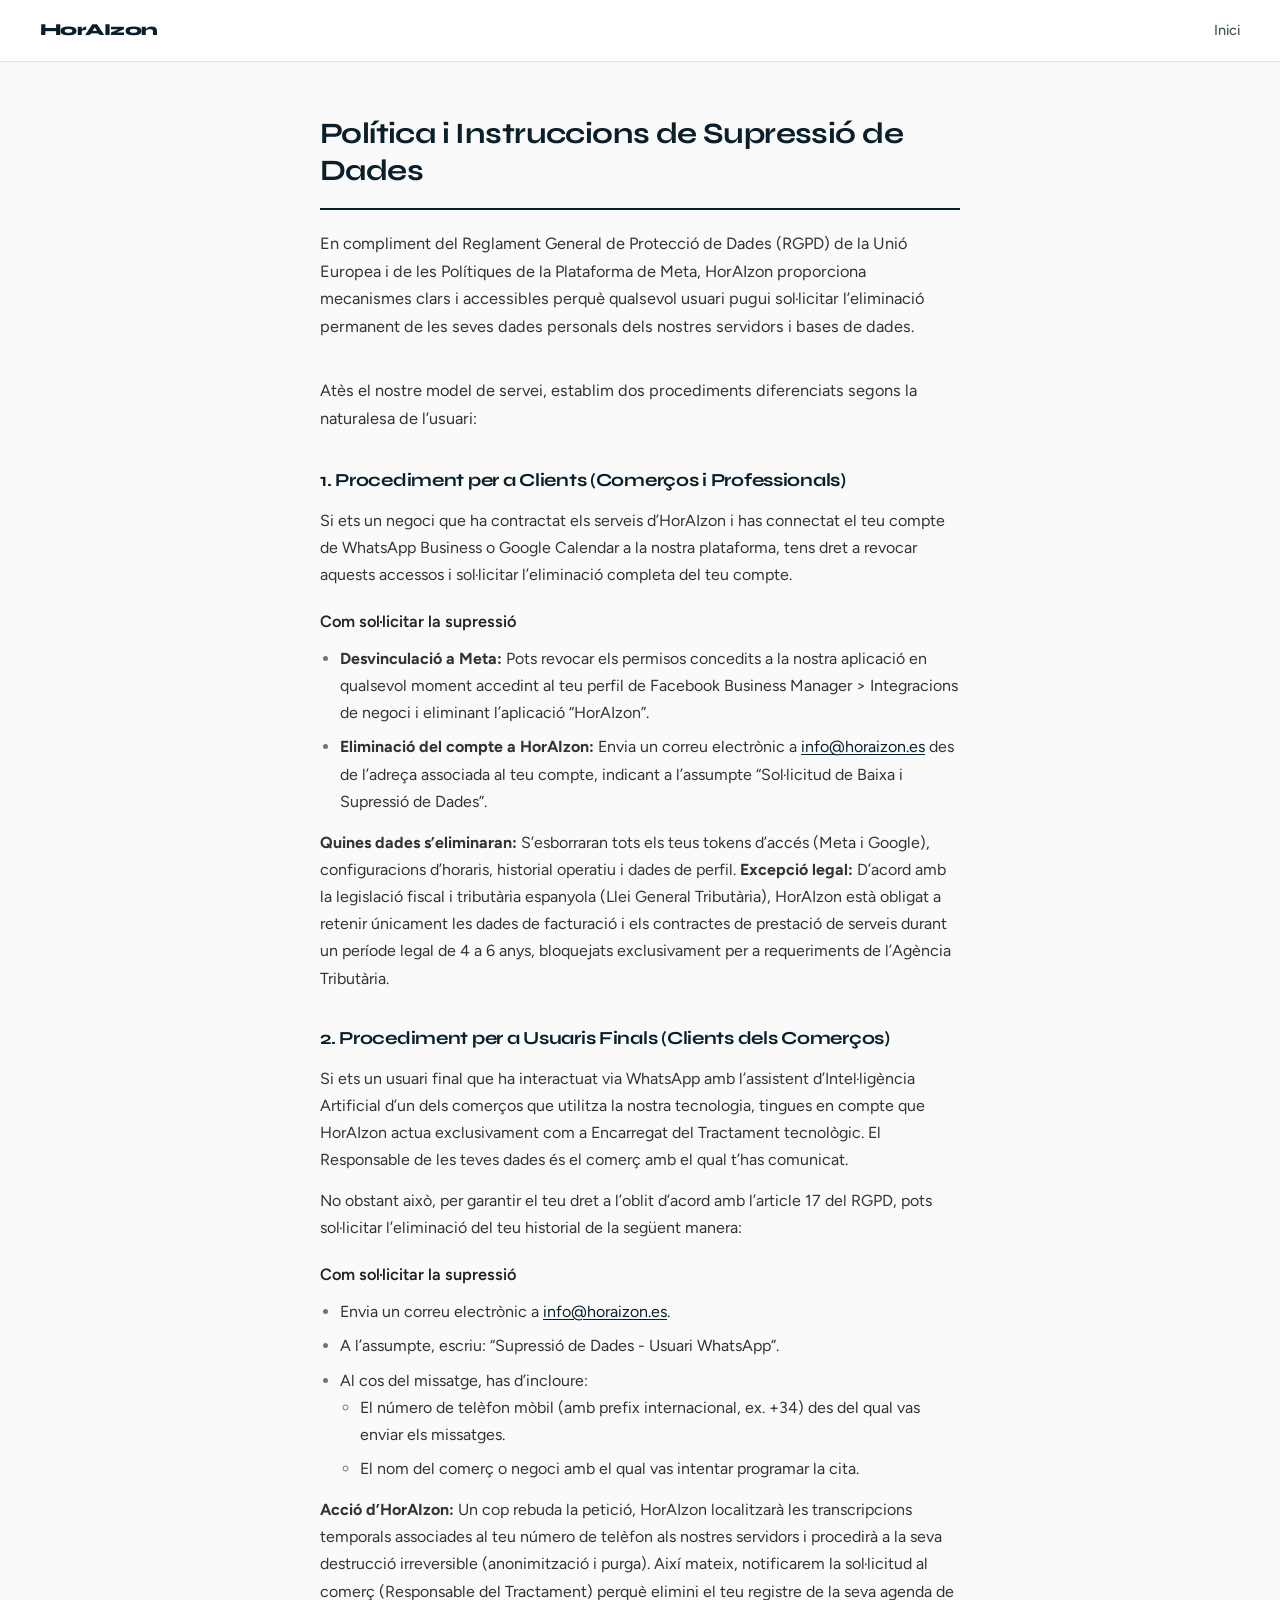
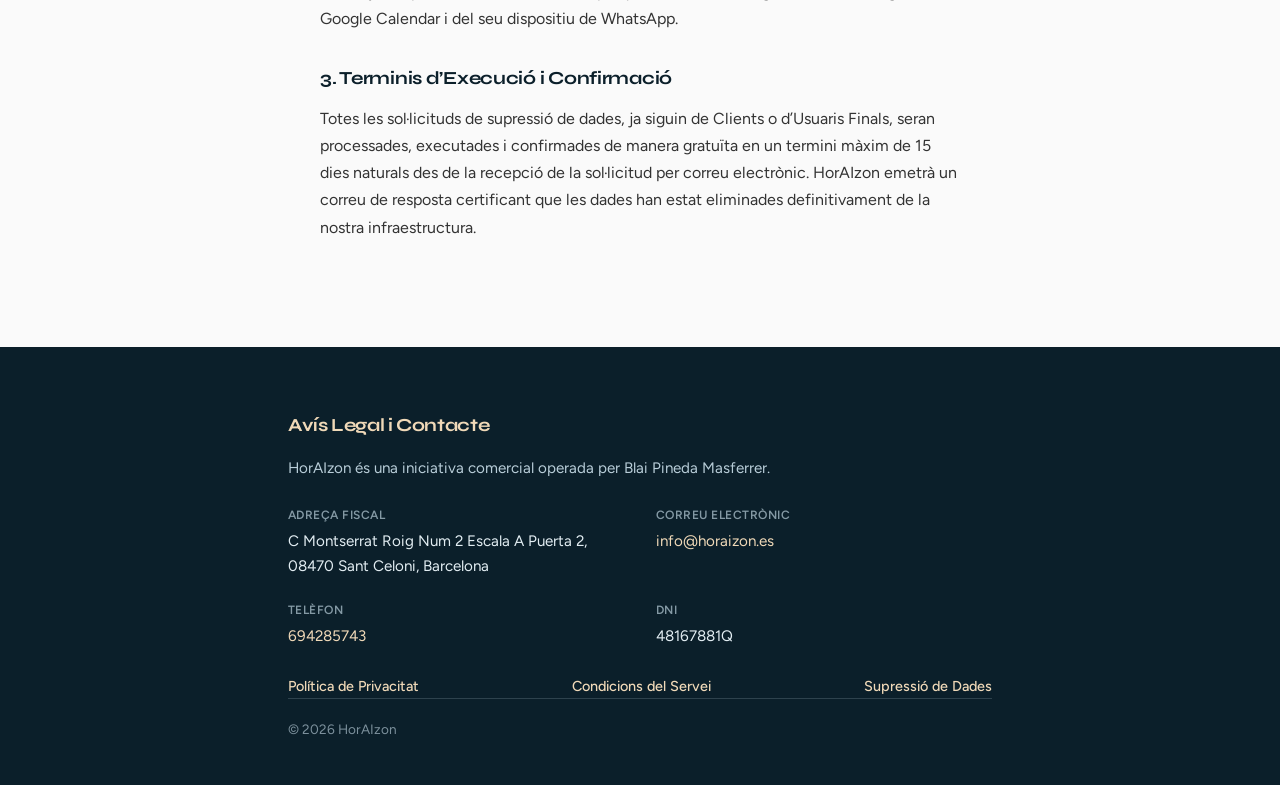
==== data-deletion.html @ 54bc9221 "Add legal pages and update fiscal address and footer links." ====
<!DOCTYPE html>
<html lang="ca">
  <head>
    <meta charset="UTF-8" />
    <meta name="viewport" content="width=device-width, initial-scale=1.0" />
    <meta
      name="description"
      content="Política i instruccions de supressió de dades d'HorAIzon."
    />
    <title>Supressió de Dades — HorAIzon</title>
    <link rel="preconnect" href="https://fonts.googleapis.com" />
    <link rel="preconnect" href="https://fonts.gstatic.com" crossorigin />
    <link
      href="https://fonts.googleapis.com/css2?family=Figtree:wght@400;500;600&family=Syne:wght@600;700;800&display=swap"
      rel="stylesheet"
    />
    <link rel="stylesheet" href="styles.css" />
  </head>
  <body class="legal-page">
    <header class="legal-header">
      <a class="logo logo--legal" href="index.html">HorAIzon</a>
      <a class="nav-link nav-link--legal" href="index.html">Inici</a>
    </header>

    <main>
      <article class="legal-doc">
        <h1 class="legal-doc__title">
          Política i Instruccions de Supressió de Dades
        </h1>
        <p class="legal-doc__intro">
          En compliment del Reglament General de Protecció de Dades (RGPD) de
          la Unió Europea i de les Polítiques de la Plataforma de Meta,
          HorAIzon proporciona mecanismes clars i accessibles perquè qualsevol
          usuari pugui sol·licitar l’eliminació permanent de les seves dades
          personals dels nostres servidors i bases de dades.
        </p>
        <p class="legal-doc__intro">
          Atès el nostre model de servei, establim dos procediments
          diferenciats segons la naturalesa de l’usuari:
        </p>

        <section>
          <h2>
            1. Procediment per a Clients (Comerços i Professionals)
          </h2>
          <p>
            Si ets un negoci que ha contractat els serveis d’HorAIzon i has
            connectat el teu compte de WhatsApp Business o Google Calendar a la
            nostra plataforma, tens dret a revocar aquests accessos i
            sol·licitar l’eliminació completa del teu compte.
          </p>
          <h3>Com sol·licitar la supressió</h3>
          <ul>
            <li>
              <strong>Desvinculació a Meta:</strong> Pots revocar els permisos
              concedits a la nostra aplicació en qualsevol moment accedint al
              teu perfil de Facebook Business Manager &gt; Integracions de
              negoci i eliminant l’aplicació “HorAIzon”.
            </li>
            <li>
              <strong>Eliminació del compte a HorAIzon:</strong> Envia un
              correu electrònic a
              <a href="mailto:info@horaizon.es?subject=Sol%C2%B7licitud%20de%20Baixa%20i%20Supressi%C3%B3%20de%20Dades"
                >info@horaizon.es</a
              >
              des de l’adreça associada al teu compte, indicant a l’assumpte
              “Sol·licitud de Baixa i Supressió de Dades”.
            </li>
          </ul>
          <p>
            <strong>Quines dades s’eliminaran:</strong> S’esborraran tots els
            teus tokens d’accés (Meta i Google), configuracions d’horaris,
            historial operatiu i dades de perfil.
            <strong>Excepció legal:</strong> D’acord amb la legislació fiscal i
            tributària espanyola (Llei General Tributària), HorAIzon està
            obligat a retenir únicament les dades de facturació i els
            contractes de prestació de serveis durant un període legal de 4 a 6
            anys, bloquejats exclusivament per a requeriments de l’Agència
            Tributària.
          </p>
        </section>

        <section>
          <h2>
            2. Procediment per a Usuaris Finals (Clients dels Comerços)
          </h2>
          <p>
            Si ets un usuari final que ha interactuat via WhatsApp amb
            l’assistent d’Intel·ligència Artificial d’un dels comerços que
            utilitza la nostra tecnologia, tingues en compte que HorAIzon
            actua exclusivament com a Encarregat del Tractament tecnològic. El
            Responsable de les teves dades és el comerç amb el qual t’has
            comunicat.
          </p>
          <p>
            No obstant això, per garantir el teu dret a l’oblit d’acord amb
            l’article 17 del RGPD, pots sol·licitar l’eliminació del teu
            historial de la següent manera:
          </p>
          <h3>Com sol·licitar la supressió</h3>
          <ul>
            <li>
              Envia un correu electrònic a
              <a href="mailto:info@horaizon.es?subject=Supressi%C3%B3%20de%20Dades%20-%20Usuari%20WhatsApp"
                >info@horaizon.es</a
              >.
            </li>
            <li>
              A l’assumpte, escriu: “Supressió de Dades - Usuari WhatsApp”.
            </li>
            <li>
              Al cos del missatge, has d’incloure:
              <ul>
                <li>
                  El número de telèfon mòbil (amb prefix internacional, ex.
                  +34) des del qual vas enviar els missatges.
                </li>
                <li>
                  El nom del comerç o negoci amb el qual vas intentar
                  programar la cita.
                </li>
              </ul>
            </li>
          </ul>
          <p>
            <strong>Acció d’HorAIzon:</strong> Un cop rebuda la petició,
            HorAIzon localitzarà les transcripcions temporals associades al
            teu número de telèfon als nostres servidors i procedirà a la seva
            destrucció irreversible (anonimització i purga). Així mateix,
            notificarem la sol·licitud al comerç (Responsable del Tractament)
            perquè elimini el teu registre de la seva agenda de Google Calendar
            i del seu dispositiu de WhatsApp.
          </p>
        </section>

        <section>
          <h2>3. Terminis d’Execució i Confirmació</h2>
          <p>
            Totes les sol·licituds de supressió de dades, ja siguin de Clients
            o d’Usuaris Finals, seran processades, executades i confirmades de
            manera gratuïta en un termini màxim de 15 dies naturals des de la
            recepció de la sol·licitud per correu electrònic. HorAIzon emetrà
            un correu de resposta certificant que les dades han estat
            eliminades definitivament de la nostra infraestructura.
          </p>
        </section>
      </article>
    </main>

    <footer class="site-footer">
      <div class="site-footer__inner">
        <h2 class="site-footer__title">Avís Legal i Contacte</h2>
        <p>
          HorAIzon és una iniciativa comercial operada per Blai Pineda
          Masferrer.
        </p>
        <dl class="legal-list">
          <div>
            <dt>Adreça fiscal</dt>
            <dd>
              C Montserrat Roig Num 2 Escala A Puerta 2, 08470 Sant Celoni,
              Barcelona
            </dd>
          </div>
          <div>
            <dt>Correu electrònic</dt>
            <dd>
              <a href="mailto:info@horaizon.es">info@horaizon.es</a>
            </dd>
          </div>
          <div>
            <dt>Telèfon</dt>
            <dd><a href="tel:+34694285743">694285743</a></dd>
          </div>
          <div>
            <dt>DNI</dt>
            <dd>48167881Q</dd>
          </div>
        </dl>
        <nav class="footer-nav" aria-label="Documents legals">
          <a href="privacy-policy.html">Política de Privacitat</a>
          <a href="terms-of-service.html">Condicions del Servei</a>
          <a href="data-deletion.html">Supressió de Dades</a>
        </nav>
        <p class="site-footer__copy">© <span id="year"></span> HorAIzon</p>
      </div>
    </footer>

    <script src="script.js"></script>
  </body>
</html>
---- styles.css ----
/* HorAIzon — dawn horizon palette */
:root {
  --ink: #0b1f2a;
  --ink-soft: #1a3444;
  --sky: #7eb8d4;
  --mist: #c5e4f3;
  --dawn: #f0d9b8;
  --accent: #d4784a;
  --accent-deep: #b85c30;
  --surface: #f7f4ef;
  --surface-alt: #eef6fa;
  --text: #0b1f2a;
  --text-muted: #3d5563;
  --footer-bg: #0b1f2a;
  --footer-text: #b8cdd8;
  --footer-heading: #f0d9b8;
  --focus: #d4784a;
  --radius-btn: 4px;
  --max: 42rem;
  --font-display: "Syne", system-ui, sans-serif;
  --font-body: "Figtree", system-ui, sans-serif;
  --ease: cubic-bezier(0.22, 1, 0.36, 1);
}

*,
*::before,
*::after {
  box-sizing: border-box;
}

html {
  scroll-behavior: smooth;
}

body {
  margin: 0;
  font-family: var(--font-body);
  font-size: 1.125rem;
  line-height: 1.65;
  color: var(--text);
  background: var(--surface);
  -webkit-font-smoothing: antialiased;
}

img {
  max-width: 100%;
  display: block;
}

a {
  color: var(--accent-deep);
  text-decoration-thickness: 1px;
  text-underline-offset: 0.18em;
}

a:hover {
  color: var(--ink);
}

a:focus-visible {
  outline: 2px solid var(--focus);
  outline-offset: 3px;
}

/* —— Header —— */
.site-header {
  position: absolute;
  top: 0;
  left: 0;
  right: 0;
  z-index: 10;
  display: flex;
  align-items: center;
  justify-content: space-between;
  padding: 1.25rem clamp(1.25rem, 4vw, 2.5rem);
}

.logo {
  font-family: var(--font-display);
  font-weight: 800;
  letter-spacing: -0.03em;
  text-decoration: none;
  color: inherit;
}

.logo--nav {
  font-size: 1.05rem;
  color: var(--mist);
}

.logo--nav:hover {
  color: #fff;
}

.nav-link {
  font-size: 0.95rem;
  font-weight: 500;
  color: var(--mist);
  text-decoration: none;
}

.nav-link:hover {
  color: #fff;
}

/* —— Hero —— */
.hero {
  position: relative;
  min-height: 100svh;
  display: flex;
  align-items: flex-end;
  justify-content: flex-start;
  padding: clamp(5.5rem, 12vh, 7rem) clamp(1.25rem, 4vw, 2.5rem)
    clamp(3rem, 8vh, 5rem);
  overflow: hidden;
  color: #f5fafc;
}

.hero__sky {
  position: absolute;
  inset: 0;
  background:
    radial-gradient(
      ellipse 90% 55% at 70% 18%,
      rgba(240, 217, 184, 0.45) 0%,
      transparent 55%
    ),
    radial-gradient(
      ellipse 70% 50% at 20% 30%,
      rgba(126, 184, 212, 0.35) 0%,
      transparent 50%
    ),
    linear-gradient(
      180deg,
      #06141c 0%,
      #0f2a38 28%,
      #1a4a5e 52%,
      #5a8fa8 72%,
      #c5dce8 88%,
      #e8c9a0 100%
    );
  animation: sky-shift 18s ease-in-out infinite alternate;
}

.hero__horizon {
  position: absolute;
  left: 0;
  right: 0;
  bottom: 0;
  height: 28%;
  background: linear-gradient(
    180deg,
    transparent 0%,
    rgba(11, 31, 42, 0.15) 35%,
    rgba(11, 31, 42, 0.55) 70%,
    rgba(11, 31, 42, 0.85) 100%
  );
  pointer-events: none;
}

.hero__horizon::before {
  content: "";
  position: absolute;
  left: -5%;
  right: -5%;
  bottom: 22%;
  height: 2px;
  background: linear-gradient(
    90deg,
    transparent 0%,
    rgba(240, 217, 184, 0.55) 25%,
    rgba(255, 255, 255, 0.7) 50%,
    rgba(240, 217, 184, 0.5) 75%,
    transparent 100%
  );
  filter: blur(0.5px);
}

.hero__content {
  position: relative;
  z-index: 1;
  max-width: 34rem;
}

.brand {
  margin: 0 0 0.85rem;
  font-family: var(--font-display);
  font-size: clamp(3.25rem, 10vw, 5.75rem);
  font-weight: 800;
  line-height: 0.95;
  letter-spacing: -0.045em;
  color: #fff;
}

.headline {
  margin: 0 0 1rem;
  font-family: var(--font-display);
  font-size: clamp(1.35rem, 3.2vw, 1.75rem);
  font-weight: 600;
  line-height: 1.25;
  letter-spacing: -0.02em;
  color: var(--dawn);
  max-width: 22em;
}

.lede {
  margin: 0 0 1.75rem;
  font-size: clamp(1rem, 2.2vw, 1.125rem);
  font-weight: 400;
  line-height: 1.55;
  color: rgba(245, 250, 252, 0.88);
  max-width: 28em;
}

/* —— Buttons —— */
.cta-group {
  display: flex;
  flex-wrap: wrap;
  gap: 0.75rem 1rem;
}

.btn {
  display: inline-flex;
  align-items: center;
  justify-content: center;
  padding: 0.85rem 1.5rem;
  font-family: var(--font-body);
  font-size: 1rem;
  font-weight: 600;
  line-height: 1;
  color: var(--ink);
  background: var(--dawn);
  border: 1.5px solid var(--dawn);
  border-radius: var(--radius-btn);
  text-decoration: none;
  transition:
    background 0.25s var(--ease),
    color 0.25s var(--ease),
    border-color 0.25s var(--ease),
    transform 0.25s var(--ease);
}

.btn:hover {
  background: #fff;
  border-color: #fff;
  color: var(--ink);
  transform: translateY(-2px);
}

.btn:focus-visible {
  outline: 2px solid #fff;
  outline-offset: 3px;
}

.btn--ghost {
  color: #fff;
  background: transparent;
  border-color: rgba(255, 255, 255, 0.55);
}

.section--cta .btn--ghost {
  color: var(--ink);
  border-color: rgba(11, 31, 42, 0.35);
}

.section--cta .btn--ghost:hover {
  background: var(--ink);
  border-color: var(--ink);
  color: #fff;
}

.section--cta .btn:focus-visible {
  outline-color: var(--ink);
}

/* —— Sections —— */
.section {
  padding: clamp(3.5rem, 10vh, 6.5rem) clamp(1.25rem, 4vw, 2.5rem);
}

.section__inner {
  max-width: var(--max);
  margin: 0 auto;
}

.section h2 {
  margin: 0 0 1.15rem;
  font-family: var(--font-display);
  font-size: clamp(1.65rem, 3.5vw, 2.15rem);
  font-weight: 700;
  line-height: 1.2;
  letter-spacing: -0.03em;
  color: var(--ink);
}

.section p {
  margin: 0;
  color: var(--text-muted);
  font-size: clamp(1.05rem, 2vw, 1.15rem);
}

.section--value {
  background: var(--surface);
}

.section--focus {
  background: var(--surface-alt);
  background-image: linear-gradient(
    165deg,
    var(--surface-alt) 0%,
    #e4eef4 55%,
    #dde8e4 100%
  );
}

.section--cta {
  background:
    radial-gradient(
      ellipse 80% 60% at 50% 0%,
      rgba(126, 184, 212, 0.22) 0%,
      transparent 60%
    ),
    linear-gradient(180deg, #e8f0f4 0%, var(--dawn) 100%);
  text-align: left;
}

.section--cta .cta-group {
  margin-top: 1.75rem;
}

.section--cta .btn:not(.btn--ghost) {
  background: var(--ink);
  border-color: var(--ink);
  color: #fff;
}

.section--cta .btn:not(.btn--ghost):hover {
  background: var(--ink-soft);
  border-color: var(--ink-soft);
  color: #fff;
}

/* —— Footer —— */
.site-footer {
  background: var(--footer-bg);
  color: var(--footer-text);
  padding: clamp(2.75rem, 7vh, 4rem) clamp(1.25rem, 4vw, 2.5rem)
    clamp(2rem, 5vh, 3rem);
}

.site-footer__inner {
  max-width: 40rem;
  margin: 0 auto;
}

.site-footer__title {
  margin: 0 0 1rem;
  font-family: var(--font-display);
  font-size: 1.15rem;
  font-weight: 700;
  letter-spacing: -0.02em;
  color: var(--footer-heading);
}

.site-footer p {
  margin: 0 0 1.5rem;
  font-size: 0.95rem;
  line-height: 1.55;
}

.legal-list {
  margin: 0 0 1.5rem;
  padding: 0;
  display: grid;
  gap: 1.1rem;
}

.legal-list div {
  margin: 0;
}

.legal-list dt {
  font-size: 0.75rem;
  font-weight: 600;
  letter-spacing: 0.04em;
  text-transform: uppercase;
  color: rgba(184, 205, 216, 0.7);
  margin-bottom: 0.2rem;
}

.legal-list dd {
  margin: 0;
  font-size: 0.95rem;
  color: #e2edf2;
}

.site-footer a {
  color: var(--dawn);
  text-decoration: none;
}

.site-footer a:hover {
  text-decoration: underline;
}

.site-footer a:focus-visible {
  outline-color: var(--dawn);
}

.site-footer__copy {
  margin: 0 !important;
  padding-top: 1.25rem;
  border-top: 1px solid rgba(184, 205, 216, 0.2);
  font-size: 0.85rem !important;
  color: rgba(184, 205, 216, 0.65);
}

/* —— Motion —— */
@keyframes sky-shift {
  from {
    filter: saturate(1) brightness(1);
  }
  to {
    filter: saturate(1.08) brightness(1.04);
  }
}

.reveal {
  opacity: 0;
  transform: translateY(1.1rem);
  transition:
    opacity 0.7s var(--ease),
    transform 0.7s var(--ease);
}

.reveal.is-visible {
  opacity: 1;
  transform: translateY(0);
}

.hero .reveal:nth-child(1) {
  transition-delay: 0.05s;
}
.hero .reveal:nth-child(2) {
  transition-delay: 0.18s;
}
.hero .reveal:nth-child(3) {
  transition-delay: 0.3s;
}
.hero .reveal:nth-child(4) {
  transition-delay: 0.42s;
}

@media (prefers-reduced-motion: reduce) {
  html {
    scroll-behavior: auto;
  }

  .hero__sky {
    animation: none;
  }

  .reveal {
    opacity: 1;
    transform: none;
    transition: none;
  }

  .btn {
    transition: none;
  }

  .btn:hover {
    transform: none;
  }
}

@media (min-width: 720px) {
  .legal-list {
    grid-template-columns: 1fr 1fr;
    gap: 1.25rem 2rem;
  }

  .hero__content {
    max-width: 38rem;
  }
}

/* —— Footer legal links —— */
.footer-nav {
  display: flex;
  flex-wrap: wrap;
  justify-content: space-between;
  align-items: center;
  gap: 0.65rem 1rem;
  width: 100%;
  margin: 0;
  padding: 0;
}

.footer-nav a {
  font-size: 0.9rem;
  font-weight: 500;
}

/* —— Legal pages (formal document style) —— */
body.legal-page {
  background: #fafafa;
  color: #1a1a1a;
  font-size: 1rem;
  line-height: 1.7;
}

.legal-header {
  position: sticky;
  top: 0;
  z-index: 10;
  display: flex;
  align-items: center;
  justify-content: space-between;
  padding: 1rem clamp(1.25rem, 4vw, 2.5rem);
  background: #fff;
  border-bottom: 1px solid #e2e2e2;
}

.logo--legal {
  font-size: 1.05rem;
  color: var(--ink);
}

.logo--legal:hover {
  color: var(--ink-soft);
}

.nav-link--legal {
  font-size: 0.9rem;
  font-weight: 500;
  color: #44555f;
  text-decoration: none;
}

.nav-link--legal:hover {
  color: var(--ink);
}

.legal-doc {
  max-width: 44rem;
  margin: 0 auto;
  padding: clamp(2.25rem, 6vh, 3.5rem) clamp(1.25rem, 4vw, 2rem)
    clamp(3rem, 8vh, 5rem);
}

.legal-doc__title {
  margin: 0 0 1.25rem;
  font-family: var(--font-display);
  font-size: clamp(1.45rem, 3.2vw, 1.85rem);
  font-weight: 700;
  line-height: 1.25;
  letter-spacing: -0.02em;
  color: var(--ink);
  padding-bottom: 1.15rem;
  border-bottom: 2px solid var(--ink);
}

.legal-doc > .legal-doc__intro {
  margin: 0 0 2.25rem;
  color: #333;
  font-size: 1.02rem;
}

.legal-doc section {
  margin: 0 0 2.15rem;
}

.legal-doc h2 {
  margin: 0 0 0.85rem;
  font-family: var(--font-display);
  font-size: 1.15rem;
  font-weight: 700;
  line-height: 1.35;
  letter-spacing: -0.015em;
  color: var(--ink);
}

.legal-doc h3 {
  margin: 1.25rem 0 0.55rem;
  font-family: var(--font-body);
  font-size: 1.02rem;
  font-weight: 600;
  color: #222;
}

.legal-doc p {
  margin: 0 0 0.85rem;
  color: #333;
}

.legal-doc ul {
  margin: 0 0 0.85rem;
  padding-left: 1.25rem;
  color: #333;
}

.legal-doc li {
  margin-bottom: 0.45rem;
}

.legal-doc li::marker {
  color: #667788;
}

.legal-doc a {
  color: var(--ink);
  text-decoration-thickness: 1px;
  text-underline-offset: 0.15em;
}

.legal-doc a:hover {
  color: var(--accent-deep);
}

.legal-page .site-footer__inner {
  max-width: 44rem;
}
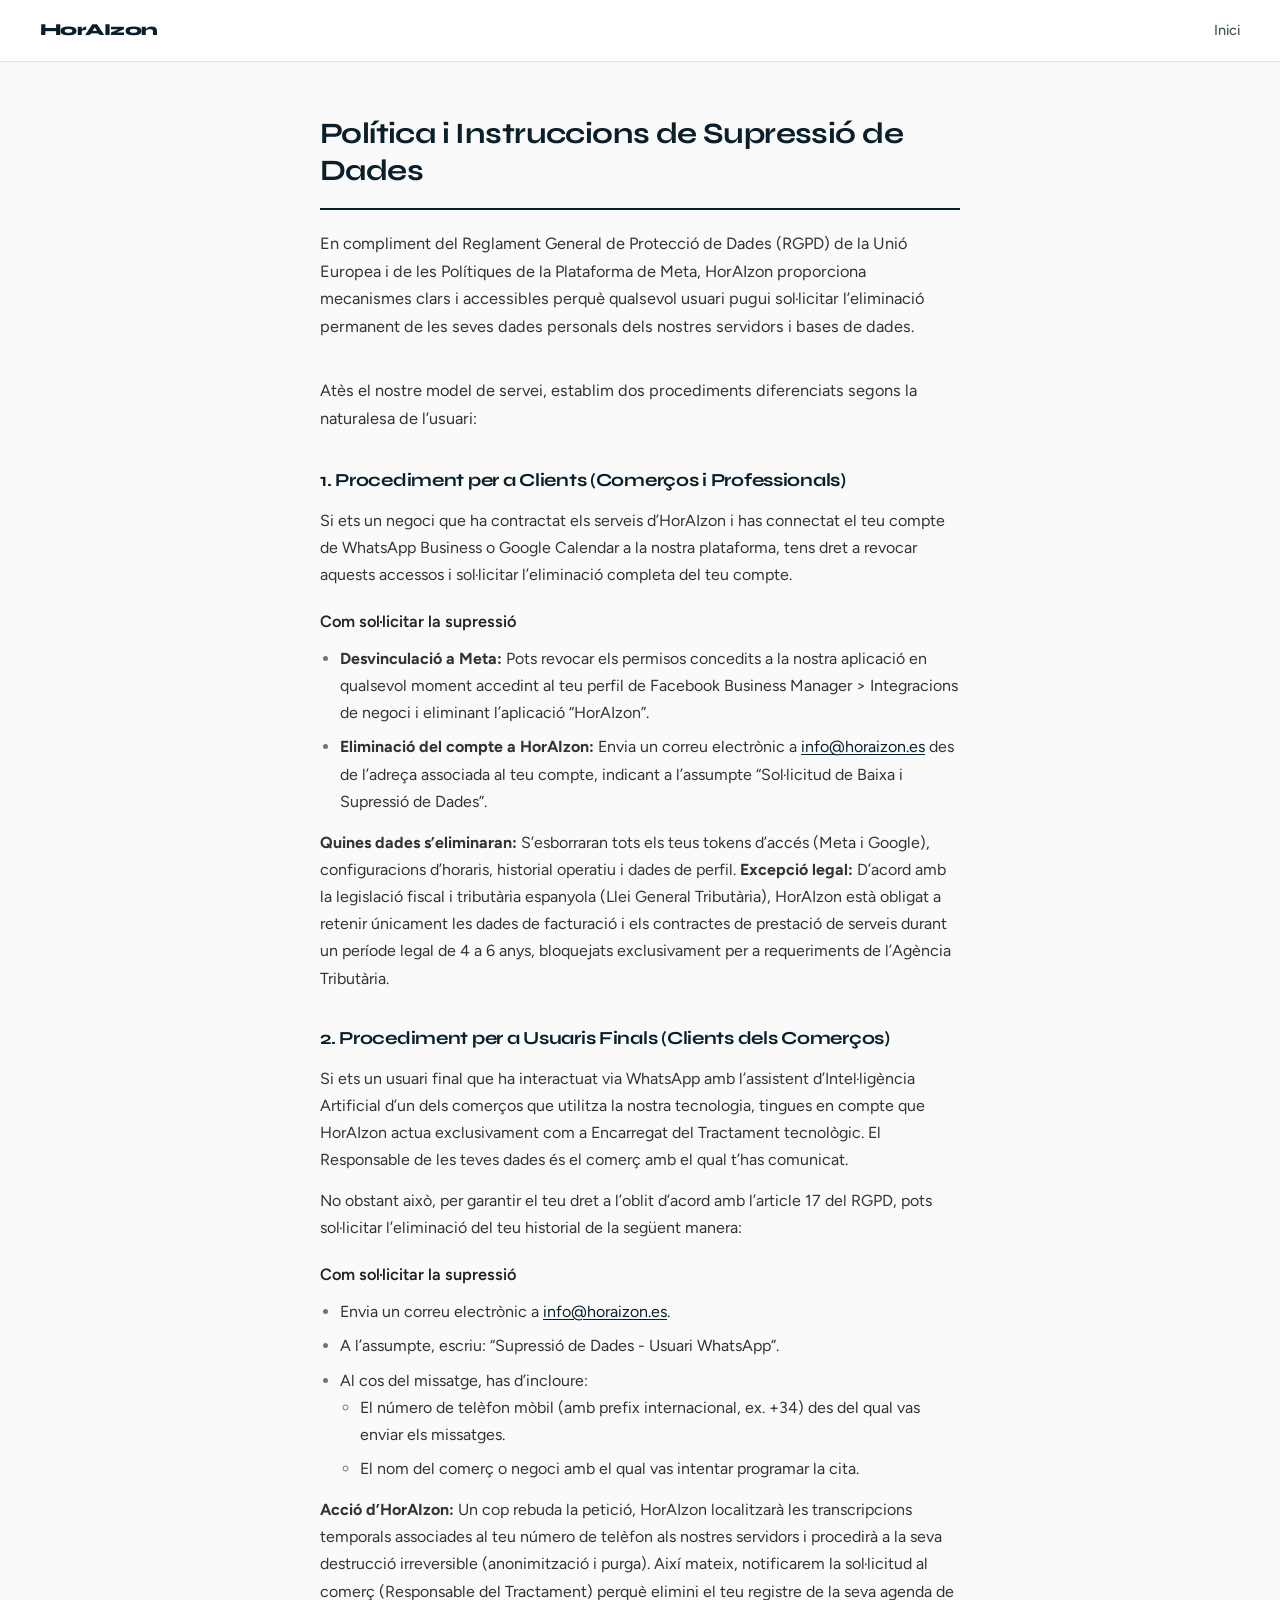
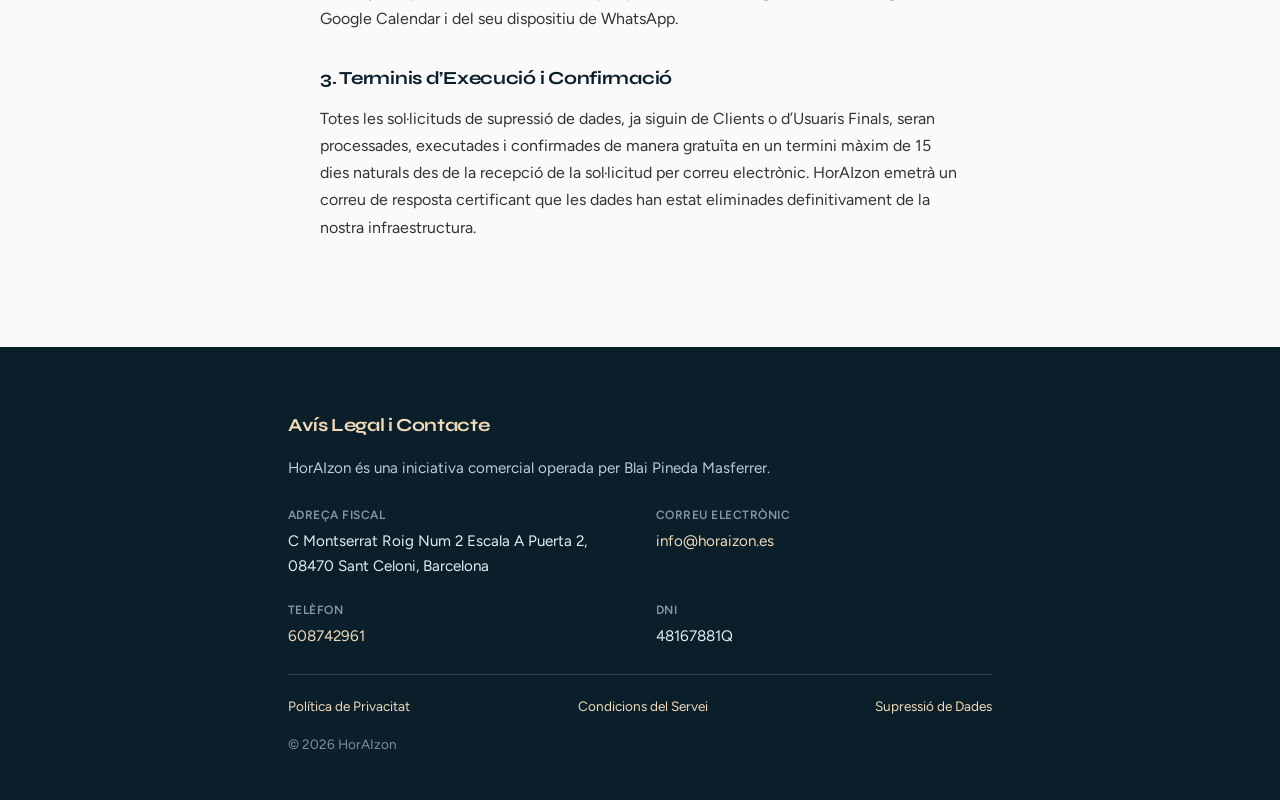
==== commit 3040b411: "Change phone number" ====
--- a/data-deletion.html
+++ b/data-deletion.html
@@ -170,7 +170,7 @@
           </div>
           <div>
             <dt>Telèfon</dt>
-            <dd><a href="tel:+34694285743">694285743</a></dd>
+            <dd><a href="tel:+34608742961">608742961</a></dd>
           </div>
           <div>
             <dt>DNI</dt>
--- a/styles.css
+++ b/styles.css
@@ -407,14 +407,6 @@
   outline-color: var(--dawn);
 }
 
-.site-footer__copy {
-  margin: 0 !important;
-  padding-top: 1.25rem;
-  border-top: 1px solid rgba(184, 205, 216, 0.2);
-  font-size: 0.85rem !important;
-  color: rgba(184, 205, 216, 0.65);
-}
-
 /* —— Motion —— */
 @keyframes sky-shift {
   from {
@@ -495,12 +487,20 @@
   gap: 0.65rem 1rem;
   width: 100%;
   margin: 0;
-  padding: 0;
+  padding: 1.25rem 0 0;
+  border-top: 1px solid rgba(184, 205, 216, 0.2);
 }
 
 .footer-nav a {
-  font-size: 0.9rem;
-  font-weight: 500;
+  font-size: 0.85rem;
+}
+
+.site-footer__copy {
+  margin: 1rem 0 0 !important;
+  padding-top: 0;
+  border-top: none;
+  font-size: 0.85rem !important;
+  color: rgba(184, 205, 216, 0.65);
 }
 
 /* —— Legal pages (formal document style) —— */
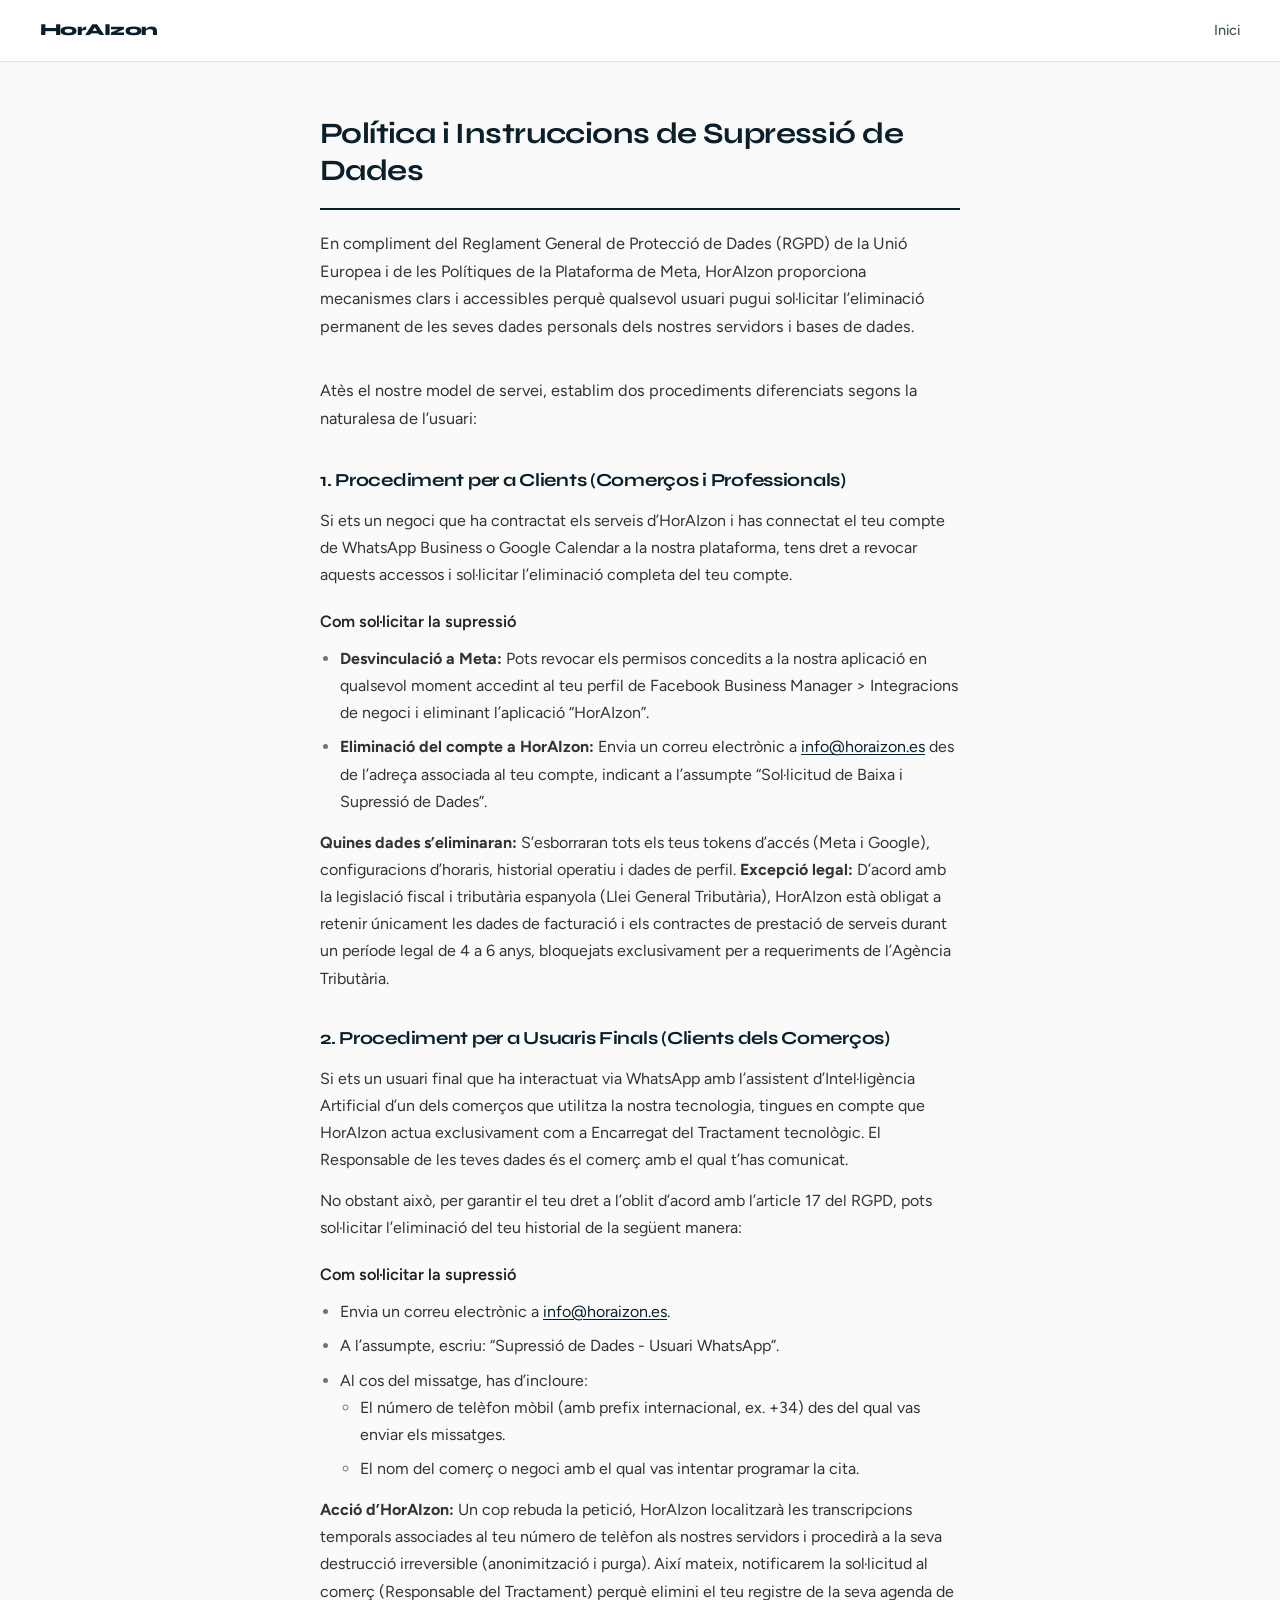
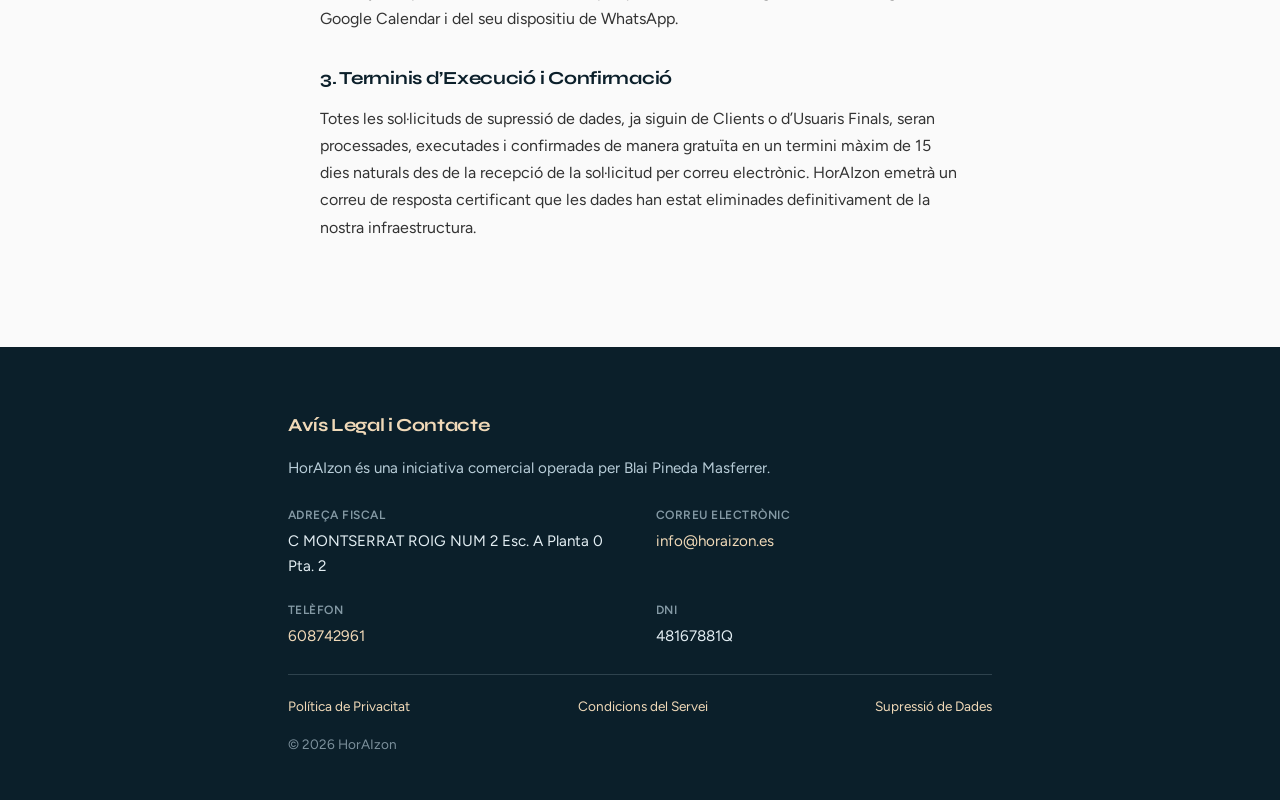
==== commit 128136f9: "Change footer" ====
--- a/data-deletion.html
+++ b/data-deletion.html
@@ -147,44 +147,7 @@
       </article>
     </main>
 
-    <footer class="site-footer">
-      <div class="site-footer__inner">
-        <h2 class="site-footer__title">Avís Legal i Contacte</h2>
-        <p>
-          HorAIzon és una iniciativa comercial operada per Blai Pineda
-          Masferrer.
-        </p>
-        <dl class="legal-list">
-          <div>
-            <dt>Adreça fiscal</dt>
-            <dd>
-              C Montserrat Roig Num 2 Escala A Puerta 2, 08470 Sant Celoni,
-              Barcelona
-            </dd>
-          </div>
-          <div>
-            <dt>Correu electrònic</dt>
-            <dd>
-              <a href="mailto:info@horaizon.es">info@horaizon.es</a>
-            </dd>
-          </div>
-          <div>
-            <dt>Telèfon</dt>
-            <dd><a href="tel:+34608742961">608742961</a></dd>
-          </div>
-          <div>
-            <dt>DNI</dt>
-            <dd>48167881Q</dd>
-          </div>
-        </dl>
-        <nav class="footer-nav" aria-label="Documents legals">
-          <a href="privacy-policy.html">Política de Privacitat</a>
-          <a href="terms-of-service.html">Condicions del Servei</a>
-          <a href="data-deletion.html">Supressió de Dades</a>
-        </nav>
-        <p class="site-footer__copy">© <span id="year"></span> HorAIzon</p>
-      </div>
-    </footer>
+    <div id="site-footer"></div>
 
     <script src="script.js"></script>
   </body>
